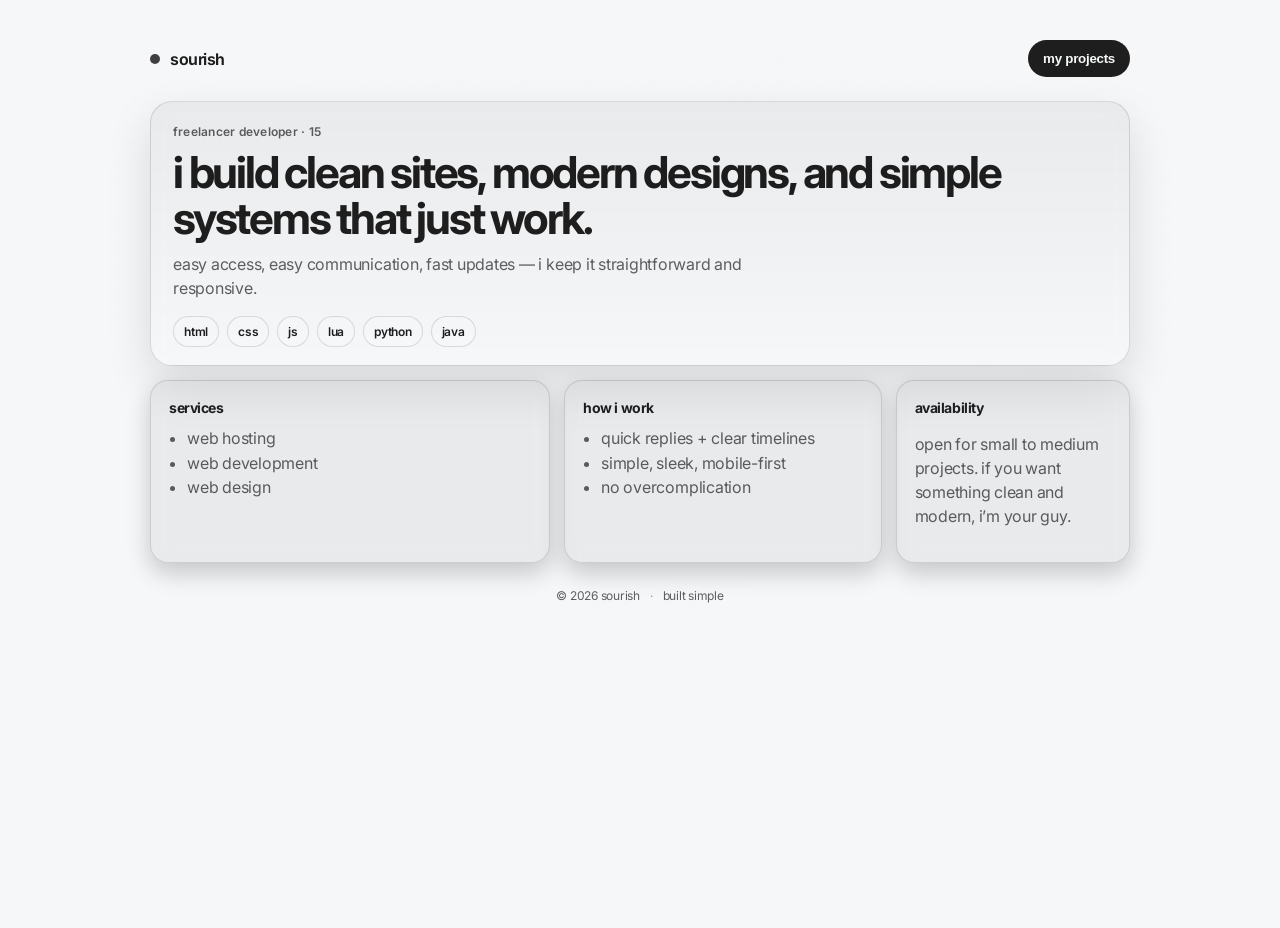
==== index.html @ 1563e478 "port" ====
<!doctype html>
<html lang="en">
  <head>
    <meta charset="UTF-8" />
    <meta name="viewport" content="width=device-width, initial-scale=1" />
    <meta name="color-scheme" content="light dark" />
    <title>sourish — freelancer dev</title>
    <meta
      name="description"
      content="simple one-page portfolio for a 15 year old freelancer developer"
    />
    <link rel="preconnect" href="https://fonts.googleapis.com" />
    <link rel="preconnect" href="https://fonts.gstatic.com" crossorigin />
    <link
      href="https://fonts.googleapis.com/css2?family=Inter:wght@400;500;600;700&display=swap"
      rel="stylesheet"
    />
    <link rel="stylesheet" href="./styles.css" />
  </head>
  <body>
    <div class="bg" aria-hidden="true"></div>

    <main class="wrap">
      <header class="top">
        <div class="brand">
          <div class="dot" aria-hidden="true"></div>
          <span class="name">sourish</span>
        </div>

        <button class="btn btn-primary" id="openProjects" type="button">
          my projects
        </button>
      </header>

      <section class="hero" aria-label="intro">
        <p class="kicker">freelancer developer · 15</p>
        <h1>
          i build clean sites, modern designs, and simple systems that just work.
        </h1>
        <p class="sub">
          easy access, easy communication, fast updates — i keep it straightforward
          and responsive.
        </p>

        <div class="chips" aria-label="languages">
          <span class="chip">html</span>
          <span class="chip">css</span>
          <span class="chip">js</span>
          <span class="chip">lua</span>
          <span class="chip">python</span>
          <span class="chip">java</span>
        </div>
      </section>

      <section class="grid" aria-label="services and info">
        <article class="card">
          <h2>services</h2>
          <ul class="list">
            <li>web hosting</li>
            <li>web development</li>
            <li>web design</li>
          </ul>
        </article>

        <article class="card">
          <h2>how i work</h2>
          <ul class="list">
            <li>quick replies + clear timelines</li>
            <li>simple, sleek, mobile-first</li>
            <li>no overcomplication</li>
          </ul>
        </article>

        <article class="card">
          <h2>availability</h2>
          <p class="muted">
            open for small to medium projects. if you want something clean and
            modern, i’m your guy.
          </p>
        </article>
      </section>

      <footer class="footer">
        <span class="muted">© <span id="year"></span> sourish</span>
        <span class="sep" aria-hidden="true">·</span>
        <span class="muted">built simple</span>
      </footer>
    </main>

    <div class="modal" id="projectsModal" role="dialog" aria-modal="true" aria-hidden="true">
      <div class="modal-backdrop" data-close="true" aria-hidden="true"></div>

      <div class="modal-panel" role="document" aria-label="projects">
        <div class="modal-top">
          <div class="modal-title">
            <span class="pill">projects</span>
            <span class="muted">a few things i’ve shipped</span>
          </div>
          <button class="btn btn-ghost" id="closeProjects" type="button">
            close
          </button>
        </div>

        <div class="projects">
          <a class="proj" href="https://atl.rnetcloud.com" target="_blank" rel="noreferrer">
            <span class="proj-name">atl website</span>
            <span class="proj-meta">live link</span>
          </a>

          <a class="proj" href="./files/index.html">
            <span class="proj-name">website template 1</span>
            <span class="proj-meta">unreleased · local</span>
          </a>

          <a class="proj" href="./greatsa/index.html">
            <span class="proj-name">website template 2</span>
            <span class="proj-meta">unreleased · local</span>
          </a>

          <a class="proj" href="./site/index.html">
            <span class="proj-name">website template 3</span>
            <span class="proj-meta">unreleased · local</span>
          </a>

          <a class="proj" href="./tacos%20n%20stuff/index.html">
            <span class="proj-name">tacos n stuff</span>
            <span class="proj-meta">local</span>
          </a>

          <a
            class="proj"
            href="https://sourpatchkidsls.github.io"
            target="_blank"
            rel="noreferrer"
          >
            <span class="proj-name">og website</span>
            <span class="proj-meta">first ever project</span>
          </a>
        </div>

        <div class="modal-hint">
          <span class="muted">tip: press esc to close</span>
        </div>
      </div>
    </div>

    <script src="./script.js"></script>
  </body>
</html>
---- styles.css ----
:root {
  --bg: #0b0c0f;
  --panel: rgba(255, 255, 255, 0.06);
  --panel-2: rgba(255, 255, 255, 0.09);
  --text: rgba(255, 255, 255, 0.92);
  --muted: rgba(255, 255, 255, 0.66);
  --faint: rgba(255, 255, 255, 0.12);
  --ring: rgba(255, 255, 255, 0.22);
  --shadow: 0 16px 50px rgba(0, 0, 0, 0.55);
  --radius-xl: 22px;
  --radius-lg: 18px;
  --radius-md: 14px;
  --radius-sm: 12px;
  --max: 980px;
}

@media (prefers-color-scheme: light) {
  :root {
    --bg: #f6f7f9;
    --panel: rgba(0, 0, 0, 0.05);
    --panel-2: rgba(0, 0, 0, 0.08);
    --text: rgba(0, 0, 0, 0.88);
    --muted: rgba(0, 0, 0, 0.62);
    --faint: rgba(0, 0, 0, 0.12);
    --ring: rgba(0, 0, 0, 0.22);
    --shadow: 0 18px 45px rgba(0, 0, 0, 0.12);
  }
}

* {
  box-sizing: border-box;
}

html,
body {
  height: 100%;
}

body {
  margin: 0;
  font-family: Inter, ui-sans-serif, system-ui, -apple-system, Segoe UI, Roboto, Arial,
    "Apple Color Emoji", "Segoe UI Emoji";
  background: var(--bg);
  color: var(--text);
  letter-spacing: -0.015em;
}

a {
  color: inherit;
  text-decoration: none;
}

.bg {
  position: fixed;
  inset: 0;
  pointer-events: none;
  background:
    radial-gradient(900px 500px at 20% 5%, rgba(255, 255, 255, 0.10), transparent 60%),
    radial-gradient(700px 420px at 85% 18%, rgba(255, 255, 255, 0.08), transparent 55%),
    radial-gradient(900px 600px at 50% 100%, rgba(255, 255, 255, 0.06), transparent 60%);
  filter: saturate(0.9);
  opacity: 0.9;
}

.wrap {
  width: min(var(--max), calc(100% - 40px));
  margin: 28px auto 40px;
  position: relative;
}

.top {
  display: flex;
  align-items: center;
  justify-content: space-between;
  gap: 14px;
  padding: 12px 0 24px;
}

.brand {
  display: flex;
  align-items: center;
  gap: 10px;
  user-select: none;
}

.dot {
  width: 10px;
  height: 10px;
  border-radius: 999px;
  background: var(--text);
  opacity: 0.85;
}

.name {
  font-weight: 650;
  text-transform: lowercase;
  letter-spacing: -0.03em;
}

.btn {
  border: 1px solid var(--faint);
  background: transparent;
  color: var(--text);
  border-radius: 999px;
  padding: 10px 14px;
  font-weight: 600;
  letter-spacing: -0.02em;
  cursor: pointer;
  transition: transform 120ms ease, background 120ms ease, border-color 120ms ease;
}

.btn:focus-visible {
  outline: none;
  box-shadow: 0 0 0 3px var(--ring);
}

.btn:hover {
  transform: translateY(-1px);
  border-color: rgba(255, 255, 255, 0.22);
}

.btn:active {
  transform: translateY(0px);
}

.btn-primary {
  background: var(--text);
  color: var(--bg);
  border-color: transparent;
}

.btn-primary:hover {
  background: rgba(255, 255, 255, 0.92);
}

.btn-ghost {
  background: var(--panel);
}

.btn-ghost:hover {
  background: var(--panel-2);
}

.hero {
  border: 1px solid var(--faint);
  background: linear-gradient(180deg, var(--panel), transparent);
  border-radius: var(--radius-xl);
  padding: 22px 22px 18px;
  box-shadow: var(--shadow);
  backdrop-filter: blur(10px);
}

.kicker {
  margin: 0 0 10px;
  color: var(--muted);
  text-transform: lowercase;
  font-weight: 600;
  font-size: 12px;
  letter-spacing: 0.02em;
}

.hero h1 {
  margin: 0;
  font-size: clamp(26px, 4.2vw, 44px);
  line-height: 1.05;
  letter-spacing: -0.05em;
  text-transform: lowercase;
}

.sub {
  margin: 12px 0 0;
  color: var(--muted);
  max-width: 62ch;
  line-height: 1.45;
  text-transform: lowercase;
}

.chips {
  display: flex;
  flex-wrap: wrap;
  gap: 8px;
  margin-top: 16px;
}

.chip {
  border: 1px solid var(--faint);
  background: rgba(255, 255, 255, 0.04);
  border-radius: 999px;
  padding: 7px 10px;
  font-size: 12px;
  font-weight: 600;
  color: var(--text);
  text-transform: lowercase;
}

.grid {
  display: grid;
  grid-template-columns: repeat(12, 1fr);
  gap: 14px;
  margin-top: 14px;
}

.card {
  border: 1px solid var(--faint);
  background: var(--panel);
  border-radius: var(--radius-lg);
  padding: 18px;
  box-shadow: 0 10px 24px rgba(0, 0, 0, 0.20);
  backdrop-filter: blur(10px);
}

.card h2 {
  margin: 0 0 10px;
  font-size: 14px;
  font-weight: 700;
  color: var(--text);
  text-transform: lowercase;
  letter-spacing: -0.03em;
}

.list {
  margin: 0;
  padding-left: 18px;
  color: var(--muted);
  line-height: 1.55;
  text-transform: lowercase;
}

.muted {
  color: var(--muted);
  text-transform: lowercase;
  line-height: 1.5;
}

.grid .card:nth-child(1) {
  grid-column: span 5;
}

.grid .card:nth-child(2) {
  grid-column: span 4;
}

.grid .card:nth-child(3) {
  grid-column: span 3;
}

.footer {
  display: flex;
  align-items: center;
  justify-content: center;
  gap: 10px;
  padding: 18px 0 0;
  margin-top: 6px;
  font-size: 12px;
}

.sep {
  opacity: 0.45;
}

.modal[aria-hidden="true"] {
  display: none;
}

.modal {
  position: fixed;
  inset: 0;
  z-index: 50;
}

.modal-backdrop {
  position: absolute;
  inset: 0;
  background: rgba(0, 0, 0, 0.55);
  backdrop-filter: blur(6px);
}

.modal-panel {
  position: relative;
  width: min(720px, calc(100% - 24px));
  margin: 90px auto 0;
  border: 1px solid var(--faint);
  background: color-mix(in oklab, var(--bg) 74%, white 26%);
  border-radius: var(--radius-xl);
  box-shadow: var(--shadow);
  overflow: hidden;
}

@media (prefers-color-scheme: light) {
  .modal-panel {
    background: color-mix(in oklab, var(--bg) 86%, black 14%);
  }
}

.modal-top {
  display: flex;
  align-items: center;
  justify-content: space-between;
  gap: 14px;
  padding: 16px 16px 14px;
  border-bottom: 1px solid var(--faint);
}

.modal-title {
  display: flex;
  align-items: baseline;
  gap: 10px;
}

.pill {
  display: inline-flex;
  align-items: center;
  border: 1px solid var(--faint);
  border-radius: 999px;
  padding: 6px 10px;
  font-size: 12px;
  font-weight: 700;
  text-transform: lowercase;
  background: rgba(255, 255, 255, 0.06);
}

.projects {
  display: grid;
  grid-template-columns: repeat(2, minmax(0, 1fr));
  gap: 12px;
  padding: 16px;
}

.proj {
  display: flex;
  flex-direction: column;
  gap: 6px;
  padding: 14px;
  border-radius: var(--radius-lg);
  border: 1px solid var(--faint);
  background: rgba(255, 255, 255, 0.05);
  cursor: pointer;
  text-align: left;
  transition: transform 120ms ease, background 120ms ease, border-color 120ms ease;
}

.proj:hover {
  transform: translateY(-1px);
  background: rgba(255, 255, 255, 0.08);
  border-color: rgba(255, 255, 255, 0.20);
}

.proj:active {
  transform: translateY(0px);
}

.proj:focus-visible {
  outline: none;
  box-shadow: 0 0 0 3px var(--ring);
}

.proj-name {
  font-weight: 750;
  letter-spacing: -0.03em;
  text-transform: lowercase;
}

.proj-meta {
  font-size: 12px;
  color: var(--muted);
  text-transform: lowercase;
}

.proj-placeholder {
  opacity: 0.9;
}

.modal-hint {
  padding: 0 16px 16px;
}

@media (max-width: 820px) {
  .grid .card:nth-child(1),
  .grid .card:nth-child(2),
  .grid .card:nth-child(3) {
    grid-column: span 12;
  }

  .modal-panel {
    margin-top: 72px;
  }

  .projects {
    grid-template-columns: 1fr;
  }
}
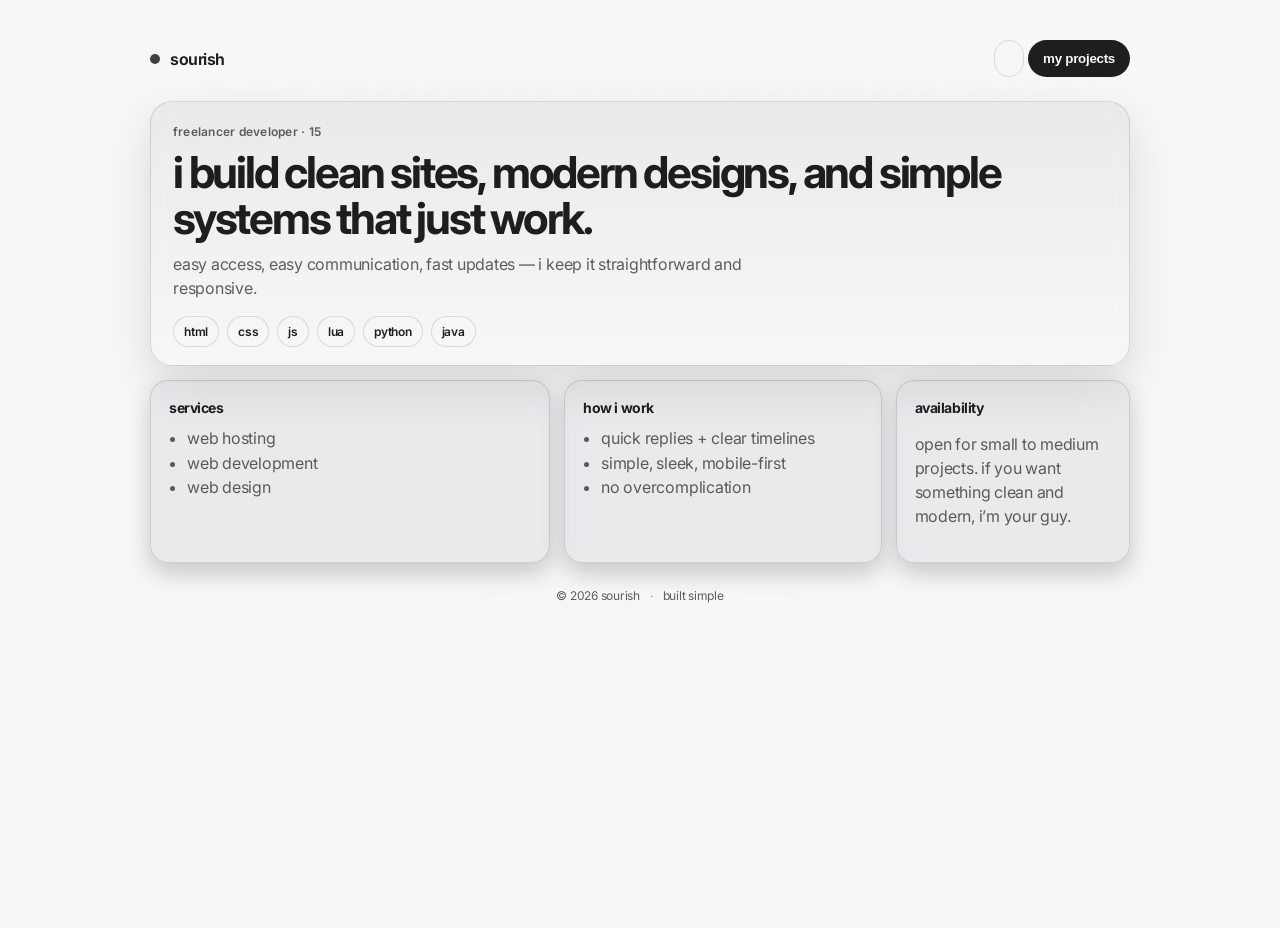
==== commit 9a005904: "Fix viewport meta tag and add settings modal with theme customization options" ====
--- a/index.html
+++ b/index.html
@@ -2,12 +2,12 @@
 <html lang="en">
   <head>
     <meta charset="UTF-8" />
-    <meta name="viewport" content="width=device-width, initial-scale=1" />
+    <meta name="viewport" content="width=device-wi, initial-scale=1" />
     <meta name="color-scheme" content="light dark" />
     <title>sourish — freelancer dev</title>
     <meta
       name="description"
-      content="simple one-page portfolio for a 15 year old freelancer developer"
+      content="simple portfolio for a 15 year old freelancer developer"
     />
     <link rel="preconnect" href="https://fonts.googleapis.com" />
     <link rel="preconnect" href="https://fonts.gstatic.com" crossorigin />
@@ -27,9 +27,25 @@
           <span class="name">sourish</span>
         </div>
 
-        <button class="btn btn-primary" id="openProjects" type="button">
-          my projects
-        </button>
+        <div class="top-actions">
+          <button
+            class="btn btn-icon"
+            id="openSettings"
+            type="button"
+            aria-label="settings"
+            title="settings"
+          >
+            <svg class="icon-gear" viewBox="0 0 24 24" aria-hidden="true" focusable="false">
+              <path
+                fill="currentColor"
+                d="M19.14 12.94c.04-.31.06-.63.06-.94 0-.31-.02-.63-.06-.94l2.03-1.58a.5.5 0 0 0 .12-.61l-1.92-3.32a.5.5 0 0 0-.59-.22l-2.39.96c-.5-.38-1.03-.7-1.62-.94l-.36-2.54a.5.5 0 0 0-.47-.41h-3.84a.5.5 0 0 0-.47.41l-.36 2.54c-.59.24-1.13.57-1.62.94l-2.39-.96a.5.5 0 0 0-.59.22L2.74 8.87a.5.5 0 0 0 .12.61l2.03 1.58c-.04.31-.06.63-.06.94s.02.63.06.94l-2.03 1.58a.5.5 0 0 0-.12.61l1.92 3.32c.12.22.37.29.59.22l2.39-.96c.5.38 1.03.7 1.62.94l.36 2.54c.03.24.24.41.48.41h3.84c.24 0 .44-.17.47-.41l.36-2.54c.59-.24 1.13-.56 1.62-.94l2.39.96c.22.08.47 0 .59-.22l1.92-3.32c.12-.22.07-.47-.12-.61l-2.01-1.58zM12 15.6a3.6 3.6 0 1 1 0-7.2 3.6 3.6 0 0 1 0 7.2z"
+              />
+            </svg>
+          </button>
+          <button class="btn btn-primary" id="openProjects" type="button">
+            my projects
+          </button>
+        </div>
       </header>
 
       <section class="hero" aria-label="intro">
@@ -107,23 +123,23 @@
             <span class="proj-meta">live link</span>
           </a>
 
-          <a class="proj" href="./files/index.html">
+          <a class="proj" href="./files/index.html" target="_blank" rel="noreferrer">
             <span class="proj-name">website template 1</span>
             <span class="proj-meta">unreleased · local</span>
           </a>
 
-          <a class="proj" href="./greatsa/index.html">
+          <a class="proj" href="./projects/index.html" target="_blank" rel="noreferrer">
             <span class="proj-name">website template 2</span>
             <span class="proj-meta">unreleased · local</span>
           </a>
 
-          <a class="proj" href="./site/index.html">
+          <a class="proj" href="./site/index.html" target="_blank" rel="noreferrer">
             <span class="proj-name">website template 3</span>
             <span class="proj-meta">unreleased · local</span>
           </a>
 
-          <a class="proj" href="./tacos%20n%20stuff/index.html">
-            <span class="proj-name">tacos n stuff</span>
+          <a class="proj" href="./tacos%20n%20stuff/index.html" target="_blank" rel="noreferrer">
+            <span class="proj-name">restaurant website v1</span>
             <span class="proj-meta">local</span>
           </a>
 
@@ -144,6 +160,46 @@
       </div>
     </div>
 
+    <div class="modal" id="settingsModal" role="dialog" aria-modal="true" aria-hidden="true">
+      <div class="modal-backdrop" data-close="true" aria-hidden="true"></div>
+
+      <div class="modal-panel" role="document" aria-label="settings">
+        <div class="modal-top">
+          <div class="modal-title">
+            <span class="pill">settings</span>
+            <span class="muted">tweak the vibe</span>
+          </div>
+          <button class="btn btn-ghost" id="closeSettings" type="button">
+            close
+          </button>
+        </div>
+
+        <div class="settings-body">
+          <label class="theme-label" for="themeHue">
+            <span class="theme-label-text">accent color</span>
+            <span class="muted theme-label-hint">slides the whole color theme</span>
+          </label>
+          <div class="theme-slider-row">
+            <input
+              class="theme-range"
+              id="themeHue"
+              type="range"
+              min="0"
+              max="360"
+              value="210"
+              aria-valuemin="0"
+              aria-valuemax="360"
+            />
+            <span class="theme-swatch" id="themeSwatch" aria-hidden="true"></span>
+          </div>
+        </div>
+
+        <div class="modal-hint">
+          <span class="muted">tip: press esc to close</span>
+        </div>
+      </div>
+    </div>
+
     <script src="./script.js"></script>
   </body>
 </html>
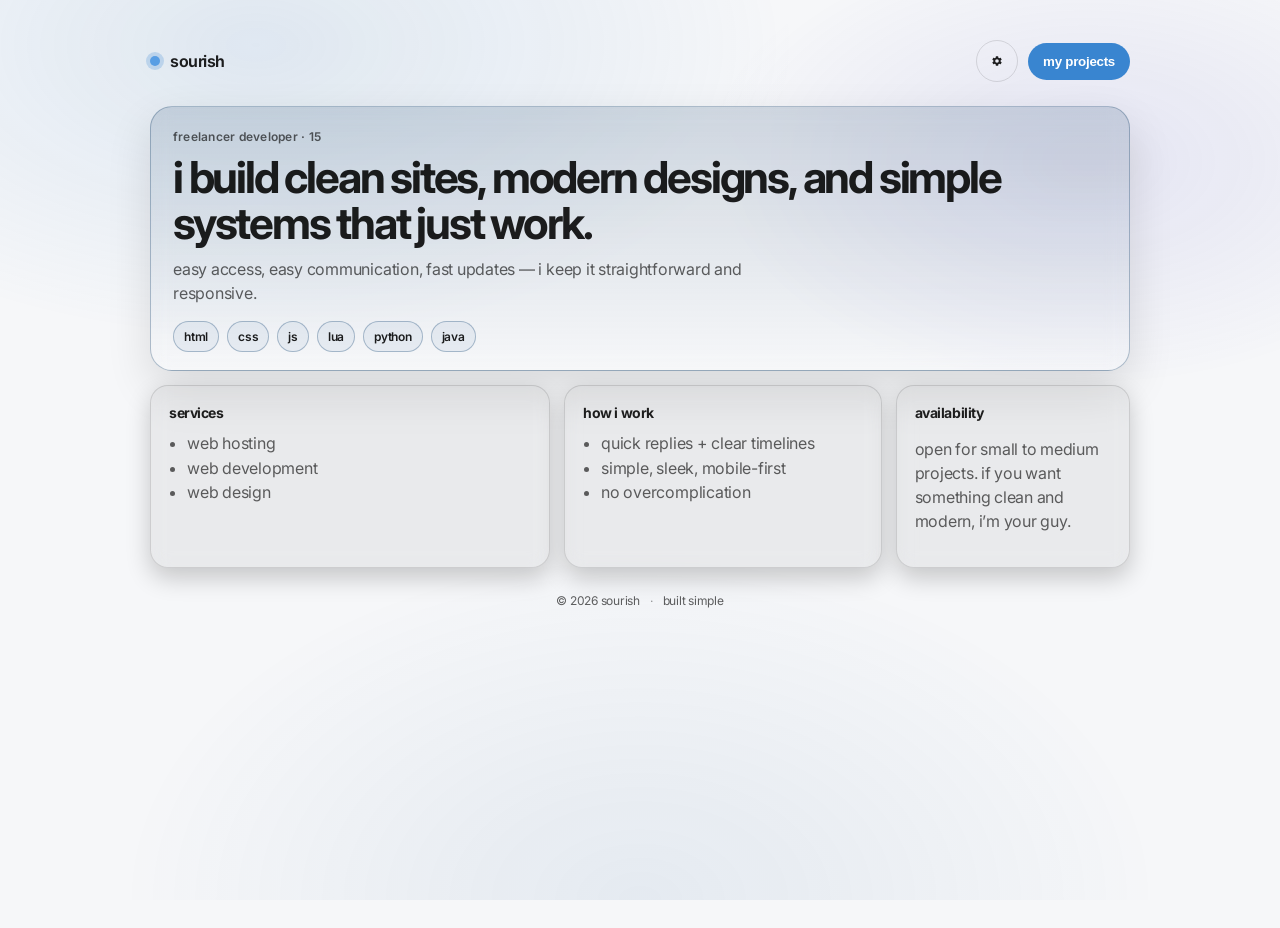
==== commit 9fa7bf5a: "123" ====
--- a/index.html
+++ b/index.html
@@ -2,7 +2,7 @@
 <html lang="en">
   <head>
     <meta charset="UTF-8" />
-    <meta name="viewport" content="width=device-wi, initial-scale=1" />
+    <meta name="viewport" content="width=device-width, initial-scale=1" />
     <meta name="color-scheme" content="light dark" />
     <title>sourish — freelancer dev</title>
     <meta
@@ -190,7 +190,7 @@
               aria-valuemin="0"
               aria-valuemax="360"
             />
-            <span class="theme-swatch" id="themeSwatch" aria-hidden="true"></span>
+            <span class="theme-swatch" aria-hidden="true"></span>
           </div>
         </div>
 
--- a/styles.css
+++ b/styles.css
@@ -1,4 +1,5 @@
 :root {
+  --theme-hue: 210;
   --bg: #0b0c0f;
   --panel: rgba(255, 255, 255, 0.06);
   --panel-2: rgba(255, 255, 255, 0.09);
@@ -25,6 +26,51 @@
     --ring: rgba(0, 0, 0, 0.22);
     --shadow: 0 18px 45px rgba(0, 0, 0, 0.12);
   }
+
+  .dot {
+    background: hsl(var(--theme-hue) 55% 42%);
+    box-shadow: 0 0 0 4px hsl(var(--theme-hue) 50% 40% / 0.2);
+  }
+
+  .btn-primary {
+    background: hsl(var(--theme-hue) 48% 40%);
+    color: #fff;
+  }
+
+  .btn-primary:hover {
+    background: hsl(var(--theme-hue) 48% 34%);
+  }
+
+  .chip {
+    border-color: color-mix(in oklab, hsl(var(--theme-hue) 42% 40%) 35%, var(--faint));
+    background: hsl(var(--theme-hue) 40% 45% / 0.12);
+  }
+
+  .hero {
+    border-color: color-mix(in oklab, hsl(var(--theme-hue) 35% 42%) 22%, var(--faint));
+    background: linear-gradient(
+      180deg,
+      color-mix(in oklab, hsl(var(--theme-hue) 38% 48%) 10%, var(--panel)),
+      transparent
+    );
+  }
+
+  .pill {
+    border-color: color-mix(in oklab, hsl(var(--theme-hue) 35% 42%) 22%, var(--faint));
+    background: hsl(var(--theme-hue) 38% 50% / 0.14);
+  }
+
+  .proj:hover {
+    background: hsl(var(--theme-hue) 35% 50% / 0.1);
+    border-color: hsl(var(--theme-hue) 42% 42% / 0.35);
+  }
+
+  .bg {
+    background:
+      radial-gradient(900px 500px at 20% 5%, hsl(var(--theme-hue) 42% 52% / 0.18), transparent 60%),
+      radial-gradient(700px 420px at 85% 18%, hsl(calc(var(--theme-hue) + 28) 38% 50% / 0.14), transparent 55%),
+      radial-gradient(900px 600px at 50% 100%, hsl(var(--theme-hue) 35% 48% / 0.1), transparent 60%);
+  }
 }
 
 * {
@@ -55,11 +101,11 @@
   inset: 0;
   pointer-events: none;
   background:
-    radial-gradient(900px 500px at 20% 5%, rgba(255, 255, 255, 0.10), transparent 60%),
-    radial-gradient(700px 420px at 85% 18%, rgba(255, 255, 255, 0.08), transparent 55%),
-    radial-gradient(900px 600px at 50% 100%, rgba(255, 255, 255, 0.06), transparent 60%);
-  filter: saturate(0.9);
-  opacity: 0.9;
+    radial-gradient(900px 500px at 20% 5%, hsl(var(--theme-hue) 50% 58% / 0.16), transparent 60%),
+    radial-gradient(700px 420px at 85% 18%, hsl(calc(var(--theme-hue) + 32) 45% 55% / 0.12), transparent 55%),
+    radial-gradient(900px 600px at 50% 100%, hsl(var(--theme-hue) 40% 45% / 0.1), transparent 60%);
+  filter: saturate(0.95);
+  opacity: 0.95;
 }
 
 .wrap {
@@ -76,6 +122,28 @@
   padding: 12px 0 24px;
 }
 
+.top-actions {
+  display: flex;
+  align-items: center;
+  gap: 10px;
+}
+
+.btn-icon {
+  width: 42px;
+  height: 42px;
+  padding: 0;
+  display: inline-flex;
+  align-items: center;
+  justify-content: center;
+  border-radius: 999px;
+}
+
+.icon-gear {
+  width: 20px;
+  height: 20px;
+  display: block;
+}
+
 .brand {
   display: flex;
   align-items: center;
@@ -87,8 +155,9 @@
   width: 10px;
   height: 10px;
   border-radius: 999px;
-  background: var(--text);
-  opacity: 0.85;
+  background: hsl(var(--theme-hue) 72% 62%);
+  box-shadow: 0 0 0 4px hsl(var(--theme-hue) 65% 50% / 0.22);
+  opacity: 1;
 }
 
 .name {
@@ -124,13 +193,13 @@
 }
 
 .btn-primary {
-  background: var(--text);
-  color: var(--bg);
+  background: hsl(var(--theme-hue) 62% 52%);
+  color: #fff;
   border-color: transparent;
 }
 
 .btn-primary:hover {
-  background: rgba(255, 255, 255, 0.92);
+  background: hsl(var(--theme-hue) 62% 58%);
 }
 
 .btn-ghost {
@@ -142,8 +211,12 @@
 }
 
 .hero {
-  border: 1px solid var(--faint);
-  background: linear-gradient(180deg, var(--panel), transparent);
+  border: 1px solid color-mix(in oklab, hsl(var(--theme-hue) 40% 50%) 28%, var(--faint));
+  background: linear-gradient(
+    180deg,
+    color-mix(in oklab, hsl(var(--theme-hue) 45% 45%) 14%, var(--panel)),
+    transparent
+  );
   border-radius: var(--radius-xl);
   padding: 22px 22px 18px;
   box-shadow: var(--shadow);
@@ -183,8 +256,8 @@
 }
 
 .chip {
-  border: 1px solid var(--faint);
-  background: rgba(255, 255, 255, 0.04);
+  border: 1px solid color-mix(in oklab, hsl(var(--theme-hue) 45% 55%) 32%, var(--faint));
+  background: hsl(var(--theme-hue) 35% 50% / 0.08);
   border-radius: 999px;
   padding: 7px 10px;
   font-size: 12px;
@@ -310,13 +383,13 @@
 .pill {
   display: inline-flex;
   align-items: center;
-  border: 1px solid var(--faint);
+  border: 1px solid color-mix(in oklab, hsl(var(--theme-hue) 40% 50%) 25%, var(--faint));
   border-radius: 999px;
   padding: 6px 10px;
   font-size: 12px;
   font-weight: 700;
   text-transform: lowercase;
-  background: rgba(255, 255, 255, 0.06);
+  background: hsl(var(--theme-hue) 35% 48% / 0.1);
 }
 
 .projects {
@@ -341,8 +414,8 @@
 
 .proj:hover {
   transform: translateY(-1px);
-  background: rgba(255, 255, 255, 0.08);
-  border-color: rgba(255, 255, 255, 0.20);
+  background: hsl(var(--theme-hue) 30% 50% / 0.12);
+  border-color: hsl(var(--theme-hue) 45% 58% / 0.35);
 }
 
 .proj:active {
@@ -372,6 +445,108 @@
 
 .modal-hint {
   padding: 0 16px 16px;
+}
+
+.settings-body {
+  padding: 16px;
+  display: flex;
+  flex-direction: column;
+  gap: 12px;
+}
+
+.theme-label {
+  display: flex;
+  flex-direction: column;
+  gap: 4px;
+  cursor: pointer;
+}
+
+.theme-label-text {
+  font-weight: 700;
+  font-size: 13px;
+  text-transform: lowercase;
+  letter-spacing: -0.02em;
+}
+
+.theme-label-hint {
+  font-size: 12px;
+}
+
+.theme-slider-row {
+  display: flex;
+  align-items: center;
+  gap: 14px;
+}
+
+.theme-range {
+  flex: 1;
+  min-width: 0;
+  height: 6px;
+  border-radius: 999px;
+  appearance: none;
+  background: linear-gradient(
+    to right,
+    #e11,
+    #ea0,
+    #6c4,
+    #2bb,
+    #35f,
+    #b3d,
+    #e11
+  );
+  outline: none;
+}
+
+.theme-range:focus-visible {
+  box-shadow: 0 0 0 3px var(--ring);
+}
+
+.theme-range::-webkit-slider-thumb {
+  appearance: none;
+  width: 18px;
+  height: 18px;
+  border-radius: 999px;
+  background: hsl(var(--theme-hue) 65% 55%);
+  border: 2px solid color-mix(in oklab, var(--bg) 40%, white);
+  box-shadow: 0 2px 8px rgba(0, 0, 0, 0.25);
+  cursor: pointer;
+}
+
+.theme-range::-moz-range-thumb {
+  width: 18px;
+  height: 18px;
+  border-radius: 999px;
+  background: hsl(var(--theme-hue) 65% 55%);
+  border: 2px solid color-mix(in oklab, var(--bg) 40%, white);
+  box-shadow: 0 2px 8px rgba(0, 0, 0, 0.25);
+  cursor: pointer;
+}
+
+.theme-swatch {
+  width: 40px;
+  height: 40px;
+  flex-shrink: 0;
+  border-radius: 12px;
+  border: 1px solid var(--faint);
+  background: hsl(var(--theme-hue) 62% 52%);
+  box-shadow: inset 0 0 0 1px rgba(255, 255, 255, 0.08);
+}
+
+@media (prefers-color-scheme: light) {
+  .theme-swatch {
+    background: hsl(var(--theme-hue) 48% 40%);
+    box-shadow: inset 0 0 0 1px rgba(0, 0, 0, 0.06);
+  }
+
+  .theme-range::-webkit-slider-thumb {
+    background: hsl(var(--theme-hue) 48% 40%);
+    border-color: #fff;
+  }
+
+  .theme-range::-moz-range-thumb {
+    background: hsl(var(--theme-hue) 48% 40%);
+    border-color: #fff;
+  }
 }
 
 @media (max-width: 820px) {
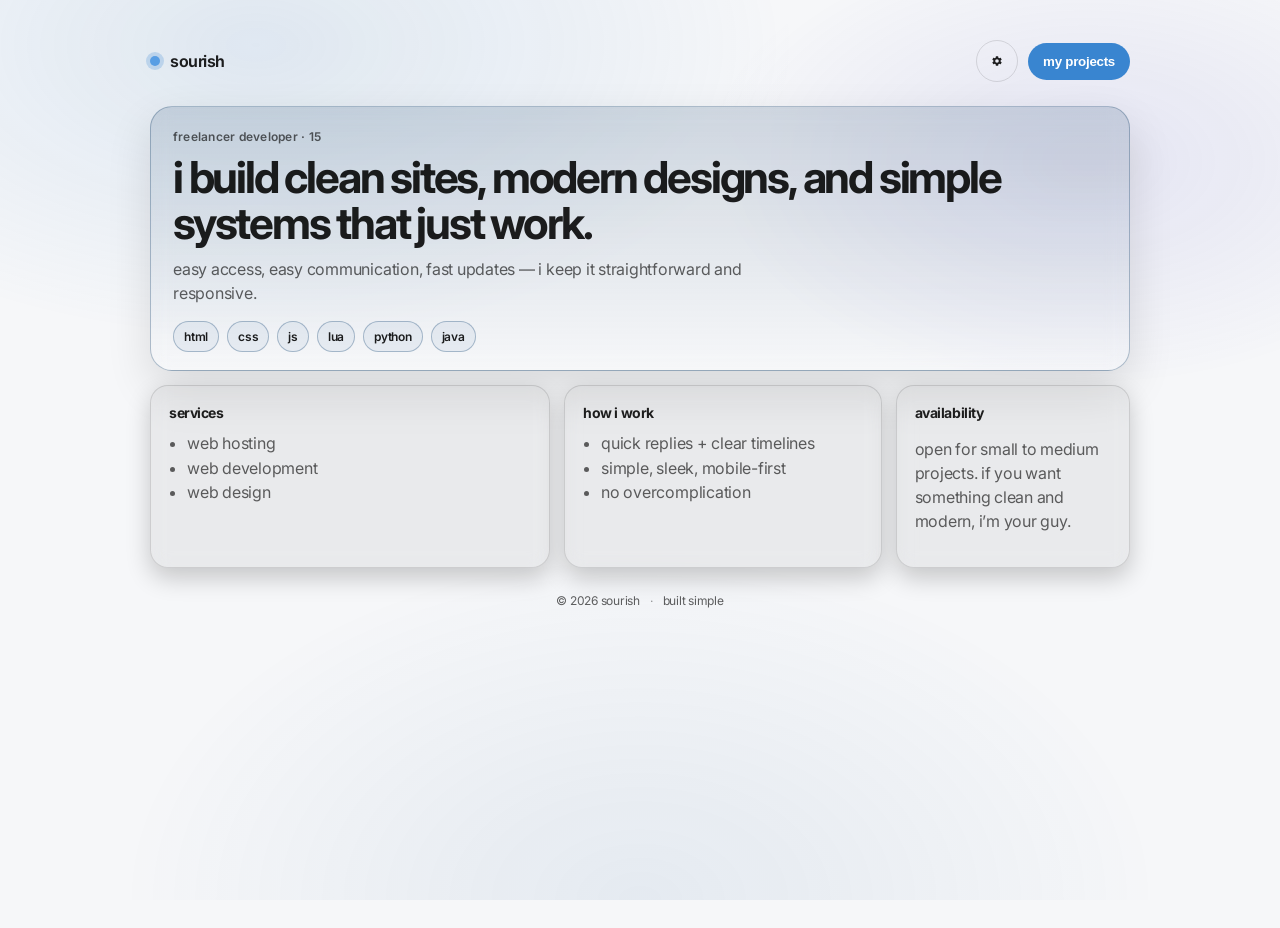
==== commit 044e6991: "123" ====
--- a/index.html
+++ b/index.html
@@ -133,7 +133,7 @@
             <span class="proj-meta">unreleased · local</span>
           </a>
 
-          <a class="proj" href="./site/index.html" target="_blank" rel="noreferrer">
+          <a class="proj" href="./flavorfulvibez/index.html" target="_blank" rel="noreferrer">
             <span class="proj-name">website template 3</span>
             <span class="proj-meta">unreleased · local</span>
           </a>
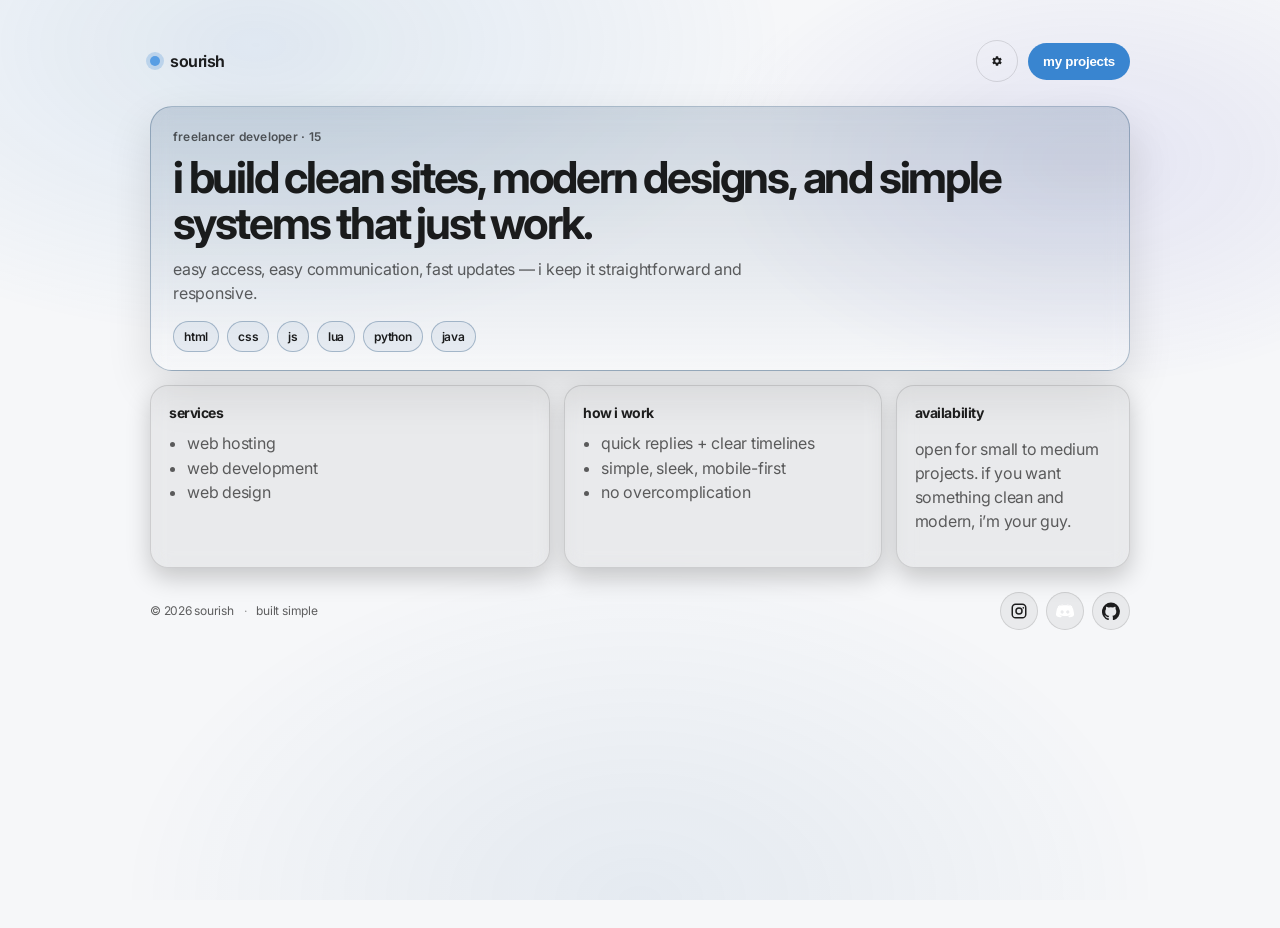
==== commit 9044d745: "123" ====
--- a/index.html
+++ b/index.html
@@ -97,11 +97,61 @@
       </section>
 
       <footer class="footer">
-        <span class="muted">© <span id="year"></span> sourish</span>
-        <span class="sep" aria-hidden="true">·</span>
-        <span class="muted">built simple</span>
+        <div class="footer-left">
+          <span class="muted">© <span id="year"></span> sourish</span>
+          <span class="sep" aria-hidden="true">·</span>
+          <span class="muted">built simple</span>
+        </div>
+
+        <div class="footer-right" aria-label="social links">
+          <a
+            class="icon-btn"
+            href="https://www.instagram.com/sourisharva/"
+            target="_blank"
+            rel="noreferrer"
+            aria-label="instagram"
+            title="instagram"
+          >
+            <svg viewBox="0 0 24 24" aria-hidden="true" focusable="false">
+              <path
+                fill="currentColor"
+                d="M7.5 2h9A5.5 5.5 0 0 1 22 7.5v9A5.5 5.5 0 0 1 16.5 22h-9A5.5 5.5 0 0 1 2 16.5v-9A5.5 5.5 0 0 1 7.5 2Zm0 2A3.5 3.5 0 0 0 4 7.5v9A3.5 3.5 0 0 0 7.5 20h9a3.5 3.5 0 0 0 3.5-3.5v-9A3.5 3.5 0 0 0 16.5 4h-9ZM12 7a5 5 0 1 1 0 10 5 5 0 0 1 0-10Zm0 2a3 3 0 1 0 0 6 3 3 0 0 0 0-6Zm5.75-2.35a1.1 1.1 0 1 1 0 2.2 1.1 1.1 0 0 1 0-2.2Z"
+              />
+            </svg>
+          </a>
+
+          <button
+            class="icon-btn"
+            type="button"
+            id="copyDiscord"
+            aria-label="copy discord username"
+            title="copy discord: sourishh"
+          >
+            <img class="icon-img" src="./image.png" alt="" aria-hidden="true" />
+          </button>
+
+          <a
+            class="icon-btn"
+            href="https://github.com/sourpatchkidsLS"
+            target="_blank"
+            rel="noreferrer"
+            aria-label="github"
+            title="github"
+          >
+            <svg viewBox="0 0 24 24" aria-hidden="true" focusable="false">
+              <path
+                fill="currentColor"
+                d="M12 .7a12 12 0 0 0-3.8 23.4c.6.1.8-.3.8-.6v-2c-3.2.7-3.9-1.4-3.9-1.4-.5-1.2-1.2-1.5-1.2-1.5-1-.7.1-.7.1-.7 1.1.1 1.7 1.1 1.7 1.1 1 1.7 2.7 1.2 3.3.9.1-.7.4-1.2.7-1.5-2.6-.3-5.3-1.3-5.3-5.8 0-1.3.5-2.4 1.1-3.2-.1-.3-.5-1.5.1-3.1 0 0 .9-.3 3.2 1.1a11 11 0 0 1 5.8 0c2.3-1.4 3.2-1.1 3.2-1.1.6 1.6.2 2.8.1 3.1.7.8 1.1 1.9 1.1 3.2 0 4.5-2.7 5.5-5.3 5.8.4.3.8 1 .8 2.1v3.1c0 .3.2.7.8.6A12 12 0 0 0 12 .7Z"
+              />
+            </svg>
+          </a>
+        </div>
       </footer>
     </main>
+
+    <div class="toast" id="toast" role="status" aria-live="polite" aria-atomic="true" aria-hidden="true">
+      username copied
+    </div>
 
     <div class="modal" id="projectsModal" role="dialog" aria-modal="true" aria-hidden="true">
       <div class="modal-backdrop" data-close="true" aria-hidden="true"></div>
--- a/styles.css
+++ b/styles.css
@@ -273,6 +273,22 @@
   margin-top: 14px;
 }
 
+.grid .card {
+  min-width: 0;
+}
+
+.grid .card:nth-child(1) {
+  grid-column: span 5;
+}
+
+.grid .card:nth-child(2) {
+  grid-column: span 4;
+}
+
+.grid .card:nth-child(3) {
+  grid-column: span 3;
+}
+
 .card {
   border: 1px solid var(--faint);
   background: var(--panel);
@@ -305,26 +321,93 @@
   line-height: 1.5;
 }
 
-.grid .card:nth-child(1) {
-  grid-column: span 5;
-}
-
-.grid .card:nth-child(2) {
-  grid-column: span 4;
-}
-
-.grid .card:nth-child(3) {
-  grid-column: span 3;
-}
-
 .footer {
   display: flex;
   align-items: center;
-  justify-content: center;
-  gap: 10px;
+  justify-content: space-between;
+  gap: 12px;
   padding: 18px 0 0;
   margin-top: 6px;
   font-size: 12px;
+}
+
+.footer-left {
+  display: inline-flex;
+  align-items: center;
+  gap: 10px;
+}
+
+.footer-right {
+  display: inline-flex;
+  align-items: center;
+  gap: 8px;
+}
+
+.icon-btn {
+  width: 38px;
+  height: 38px;
+  display: inline-flex;
+  align-items: center;
+  justify-content: center;
+  border-radius: 999px;
+  border: 1px solid var(--faint);
+  background: var(--panel);
+  color: var(--text);
+  cursor: pointer;
+  transition: transform 120ms ease, background 120ms ease, border-color 120ms ease;
+}
+
+.icon-btn:hover {
+  transform: translateY(-1px);
+  background: var(--panel-2);
+  border-color: rgba(255, 255, 255, 0.22);
+}
+
+.icon-btn:active {
+  transform: translateY(0px);
+}
+
+.icon-btn:focus-visible {
+  outline: none;
+  box-shadow: 0 0 0 3px var(--ring);
+}
+
+.icon-btn svg {
+  width: 18px;
+  height: 18px;
+  display: block;
+}
+
+.icon-btn .icon-img {
+  width: 18px;
+  height: 18px;
+  display: block;
+  object-fit: contain;
+}
+
+.toast {
+  position: fixed;
+  right: 18px;
+  bottom: 18px;
+  z-index: 80;
+  padding: 10px 12px;
+  border-radius: 12px;
+  border: 1px solid var(--faint);
+  background: color-mix(in oklab, var(--bg) 78%, white 22%);
+  color: var(--text);
+  box-shadow: var(--shadow);
+  opacity: 0;
+  transform: translateY(10px);
+  pointer-events: none;
+  transition: opacity 160ms ease, transform 160ms ease;
+  font-size: 12px;
+  font-weight: 650;
+  text-transform: lowercase;
+}
+
+.toast.is-visible {
+  opacity: 1;
+  transform: translateY(0px);
 }
 
 .sep {
@@ -550,10 +633,14 @@
 }
 
 @media (max-width: 820px) {
+  .grid {
+    grid-template-columns: 1fr;
+  }
+
   .grid .card:nth-child(1),
   .grid .card:nth-child(2),
   .grid .card:nth-child(3) {
-    grid-column: span 12;
+    grid-column: span 1;
   }
 
   .modal-panel {
